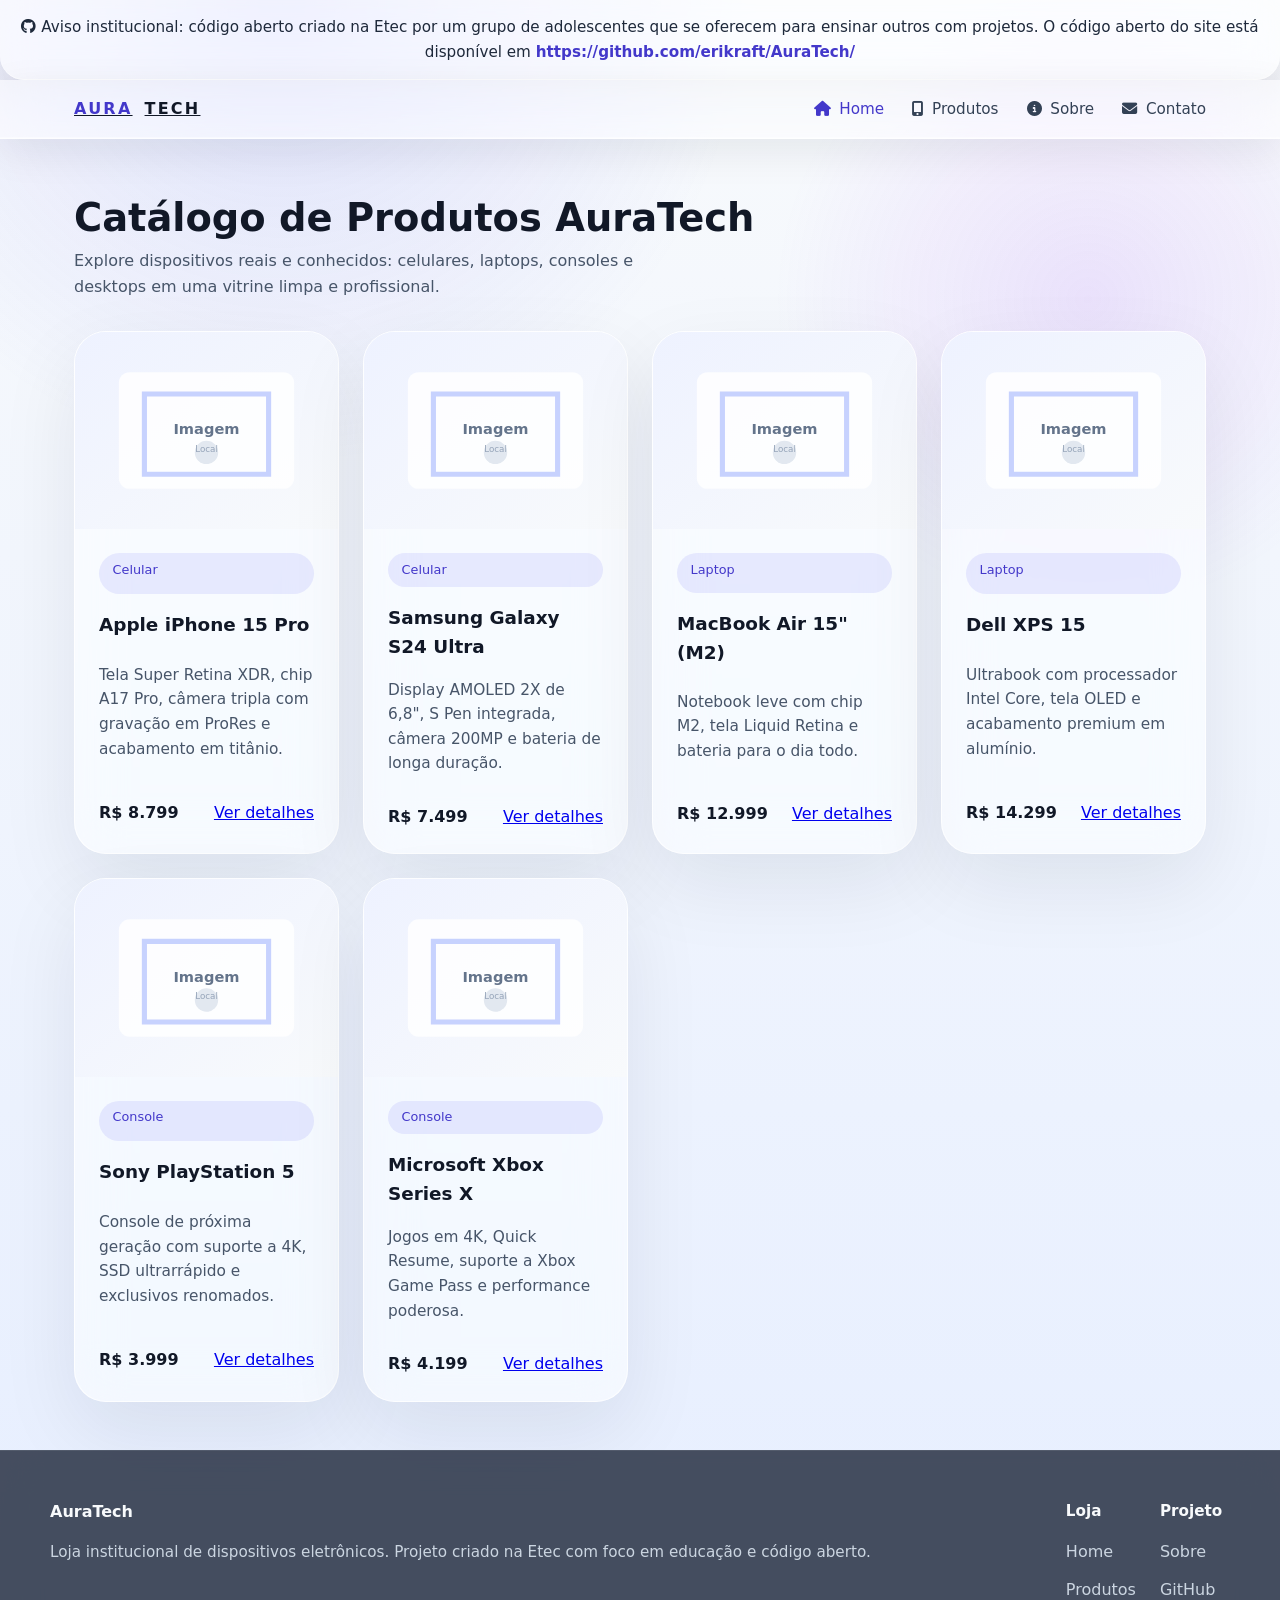
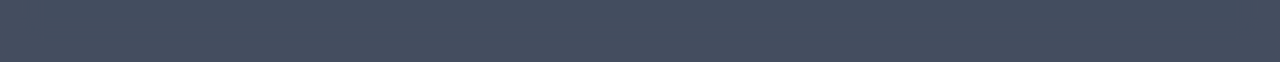
==== index.html @ 84eaf1f6 "Initial Commit" ====
<!DOCTYPE html>
<html lang="pt-BR">
<head>
  <meta charset="UTF-8" />
  <meta name="viewport" content="width=device-width, initial-scale=1.0" />
  <title>AuraTech — Loja de Dispositivos Eletrônicos</title>
  <link rel="preconnect" href="https://cdnjs.cloudflare.com" />
  <link rel="stylesheet" href="https://cdnjs.cloudflare.com/ajax/libs/font-awesome/6.5.4/css/all.min.css" />
  <link rel="stylesheet" href="styles.css" />
</head>
<body>
  <div class="page-banner">
    <i class="fa-brands fa-github"></i> Aviso institucional: código aberto criado na Etec por um grupo de adolescentes que se oferecem para ensinar outros com projetos. O código aberto do site está disponível em
    <a href="https://github.com/erikraft/AuraTech/" target="_blank" rel="noreferrer">https://github.com/erikraft/AuraTech/</a>
  </div>

  <header class="site-header">
    <div class="navbar">
      <a class="brand" href="index.html"><span>Aura</span>Tech</a>
      <nav class="nav-links">
        <a href="index.html"><i class="fa-solid fa-house"></i>Home</a>
        <a href="products.html"><i class="fa-solid fa-mobile-screen-button"></i>Produtos</a>
        <a href="about.html"><i class="fa-solid fa-circle-info"></i>Sobre</a>
        <a href="#footer"><i class="fa-solid fa-envelope"></i>Contato</a>
      </nav>
    </div>
  </header>

  <main>
    <section class="page-section">
      <div class="section-title">
        <div>
          <h2>Catálogo de Produtos AuraTech</h2>
          <p>Explore dispositivos reais e conhecidos: celulares, laptops, consoles e desktops em uma vitrine limpa e profissional.</p>
        </div>
      </div>

      <div class="product-grid">
        <article class="product-card">
          <img src="images/placeholder-device.svg" alt="Apple iPhone 15 Pro" />
          <div class="product-card-content">
            <span class="product-label">Celular</span>
            <h3>Apple iPhone 15 Pro</h3>
            <p>Tela Super Retina XDR, chip A17 Pro, câmera tripla com gravação em ProRes e acabamento em titânio.</p>
            <div class="product-card-meta">
              <span class="product-price">R$ 8.799</span>
              <a href="products.html">Ver detalhes</a>
            </div>
          </div>
        </article>

        <article class="product-card">
          <img src="images/placeholder-device.svg" alt="Samsung Galaxy S24 Ultra" />
          <div class="product-card-content">
            <span class="product-label">Celular</span>
            <h3>Samsung Galaxy S24 Ultra</h3>
            <p>Display AMOLED 2X de 6,8", S Pen integrada, câmera 200MP e bateria de longa duração.</p>
            <div class="product-card-meta">
              <span class="product-price">R$ 7.499</span>
              <a href="products.html">Ver detalhes</a>
            </div>
          </div>
        </article>

        <article class="product-card">
          <img src="images/placeholder-device.svg" alt="MacBook Air 15" />
          <div class="product-card-content">
            <span class="product-label">Laptop</span>
            <h3>MacBook Air 15" (M2)</h3>
            <p>Notebook leve com chip M2, tela Liquid Retina e bateria para o dia todo.</p>
            <div class="product-card-meta">
              <span class="product-price">R$ 12.999</span>
              <a href="products.html">Ver detalhes</a>
            </div>
          </div>
        </article>

        <article class="product-card">
          <img src="images/placeholder-device.svg" alt="Dell XPS 15" />
          <div class="product-card-content">
            <span class="product-label">Laptop</span>
            <h3>Dell XPS 15</h3>
            <p>Ultrabook com processador Intel Core, tela OLED e acabamento premium em alumínio.</p>
            <div class="product-card-meta">
              <span class="product-price">R$ 14.299</span>
              <a href="products.html">Ver detalhes</a>
            </div>
          </div>
        </article>

        <article class="product-card">
          <img src="images/placeholder-device.svg" alt="Sony PlayStation 5" />
          <div class="product-card-content">
            <span class="product-label">Console</span>
            <h3>Sony PlayStation 5</h3>
            <p>Console de próxima geração com suporte a 4K, SSD ultrarrápido e exclusivos renomados.</p>
            <div class="product-card-meta">
              <span class="product-price">R$ 3.999</span>
              <a href="products.html">Ver detalhes</a>
            </div>
          </div>
        </article>

        <article class="product-card">
          <img src="images/placeholder-device.svg" alt="Xbox Series X" />
          <div class="product-card-content">
            <span class="product-label">Console</span>
            <h3>Microsoft Xbox Series X</h3>
            <p>Jogos em 4K, Quick Resume, suporte a Xbox Game Pass e performance poderosa.</p>
            <div class="product-card-meta">
              <span class="product-price">R$ 4.199</span>
              <a href="products.html">Ver detalhes</a>
            </div>
          </div>
        </article>
      </div>
    </section>
  </main>

  <footer class="footer" id="footer">
    <div class="footer-inner">
      <div>
        <p style="font-weight: 700; margin: 0 0 1rem; color: #f8fafc;">AuraTech</p>
        <p class="footer-small">Loja institucional de dispositivos eletrônicos. Projeto criado na Etec com foco em educação e código aberto.</p>
      </div>
      <div class="footer-nav">
        <div>
          <h4>Loja</h4>
          <a href="index.html">Home</a>
          <a href="products.html">Produtos</a>
        </div>
        <div>
          <h4>Projeto</h4>
          <a href="about.html">Sobre</a>
          <a href="https://github.com/erikraft/AuraTech/" target="_blank" rel="noreferrer">GitHub</a>
        </div>
      </div>
    </div>
  </footer>

  <svg width="0" height="0" style="position: absolute; pointer-events: none; opacity: 0;">
    <defs>
      <filter id="liquid-glass-filter" filterUnits="userSpaceOnUse" colorInterpolationFilters="sRGB" x="0" y="0" width="100%" height="100%">
        <feTurbulence type="fractalNoise" baseFrequency="0.01 0.02" numOctaves="3" result="noise" />
        <feDisplacementMap in="SourceGraphic" in2="noise" scale="22" xChannelSelector="R" yChannelSelector="G" />
      </filter>
    </defs>
  </svg>

  <script src="scripts.js" defer></script>
</body>
</html>
---- styles.css ----
/* AuraTech Shop - Apple-like professional layout */
:root {
  color-scheme: light;
  font-family: 'Inter', system-ui, sans-serif;
  font-weight: 400;
  font-size: 16px;
  color: #111827;
  background: #f8fafc;
  line-height: 1.6;
}
* {
  box-sizing: border-box;
}
html {
  scroll-behavior: smooth;
}
body {
  margin: 0;
  min-height: 100vh;
  background: radial-gradient(circle at 22% 0%, rgba(99, 102, 241, 0.18), transparent 24%),
    radial-gradient(circle at 85% 18%, rgba(168, 85, 247, 0.14), transparent 18%),
    linear-gradient(180deg, #f8fafc 0%, #e6eeff 100%);
  color: #111827;
}
img {
  max-width: 100%;
  display: block;
}
button, a {
  font: inherit;
}
button {
  border: none;
}
.page-banner {
  background: rgba(255, 255, 255, 0.58);
  color: #1e293b;
  text-align: center;
  padding: 0.95rem 1.25rem;
  border-bottom: 1px solid rgba(255, 255, 255, 0.75);
  border-radius: 0 0 24px 24px;
  backdrop-filter: blur(20px) saturate(180%);
  box-shadow: 0 18px 40px rgba(15, 23, 42, 0.1);
  font-size: 0.95rem;
}
.page-banner a {
  color: #4338ca;
  font-weight: 600;
  text-decoration: none;
}
.page-banner a:hover {
  text-decoration: underline;
}
.site-header {
  position: sticky;
  top: 0;
  z-index: 30;
  backdrop-filter: blur(24px) saturate(180%);
  background: rgba(255, 255, 255, 0.58);
  border-bottom: 1px solid rgba(255, 255, 255, 0.75);
  box-shadow: inset 0 -1px 0 rgba(255, 255, 255, 0.42), 0 12px 40px rgba(15, 23, 42, 0.08);
}
.navbar {
  max-width: 1180px;
  margin: 0 auto;
  padding: 1rem 1.5rem;
  display: flex;
  align-items: center;
  justify-content: space-between;
  gap: 2rem;
}
.brand {
  display: inline-flex;
  align-items: center;
  gap: 0.75rem;
  color: #111827;
  font-weight: 800;
  letter-spacing: 0.14em;
  text-transform: uppercase;
}
.brand span {
  color: #4338ca;
}
.nav-links {
  display: flex;
  gap: 1.75rem;
  flex-wrap: wrap;
  font-size: 0.95rem;
  color: #334155;
}
.nav-links a {
  color: inherit;
  text-decoration: none;
  transition: color 0.2s ease;
}
.nav-links a i {
  margin-right: 0.55rem;
}
.nav-links a:hover,
.nav-links a.active {
  color: #4338ca;
}
.hero,
.page-section {
  max-width: 1180px;
  margin: 0 auto;
  padding: 3rem 1.5rem;
}
.hero {
  display: grid;
  grid-template-columns: minmax(0, 1.1fr) minmax(320px, 0.9fr);
  gap: 3rem;
  align-items: center;
}
.hero-copy h1 {
  font-size: clamp(3rem, 5vw, 4.75rem);
  line-height: 0.95;
  margin: 0;
  letter-spacing: -0.05em;
}
.hero-copy p {
  max-width: 38rem;
  margin-top: 1.5rem;
  color: #475569;
  font-size: 1.05rem;
}
.hero-actions {
  margin-top: 2.5rem;
  display: flex;
  flex-wrap: wrap;
  gap: 1rem;
}
.button {
  display: inline-flex;
  align-items: center;
  justify-content: center;
  border-radius: 16px;
  padding: 0.95rem 1.65rem;
  cursor: pointer;
  transition: transform 0.25s ease, box-shadow 0.25s ease, background-color 0.25s ease;
  text-decoration: none;
  color: #fff;
}
.button:hover {
  transform: translateY(-1px);
}
.button i {
  margin-right: 0.65rem;
}
.button-primary {
  background: linear-gradient(135deg, #4338ca 0%, #0f172a 100%);
  box-shadow: 0 20px 50px rgba(67, 56, 202, 0.2);
}
.button-secondary {
  background: rgba(15, 23, 42, 0.05);
  color: #111827;
}
.hero-visual {
  position: relative;
  min-height: 520px;
}
.hero-card {
  position: relative;
  height: 100%;
  border-radius: 38px;
  background: rgba(255, 255, 255, 0.72);
  border: 1px solid rgba(148, 163, 184, 0.16);
  box-shadow: 0 30px 80px rgba(15, 23, 42, 0.08);
  backdrop-filter: blur(30px) saturate(180%);
  overflow: hidden;
  padding: 2rem;
}
.hero-card::before {
  content: '';
  position: absolute;
  inset: 0;
  background: linear-gradient(180deg, rgba(255, 255, 255, 0.6), rgba(255, 255, 255, 0.05));
  pointer-events: none;
}
.hero-highlight {
  position: relative;
  display: grid;
  gap: 1.5rem;
  z-index: 1;
}
.highlight-pill {
  display: inline-flex;
  gap: 0.65rem;
  align-items: center;
  color: #1e293b;
  background: rgba(99, 102, 241, 0.12);
  border: 1px solid rgba(99, 102, 241, 0.15);
  padding: 0.85rem 1rem;
  border-radius: 999px;
  width: fit-content;
  font-size: 0.9rem;
}
.hero-card h2 {
  font-size: 1.7rem;
  margin: 0.75rem 0 0.35rem;
}
.hero-card p {
  color: #475569;
  margin: 0;
}
.hero-stat {
  display: grid;
  grid-template-columns: repeat(2, minmax(0, 1fr));
  gap: 1rem;
  margin-top: 1.75rem;
}
.hero-stat-item {
  padding: 1.2rem 1.2rem 1rem;
  border-radius: 24px;
  background: rgba(255, 255, 255, 0.65);
  border: 1px solid rgba(255, 255, 255, 0.75);
  backdrop-filter: blur(24px) saturate(180%);
}
.hero-stat-item strong {
  display: block;
  font-size: 1.95rem;
  color: #0f172a;
}
.hero-stat-item span {
  color: #64748b;
  font-size: 0.92rem;
}
.liquid-card {
  position: absolute;
  top: 1rem;
  right: -1rem;
  width: 240px;
  height: 240px;
  border-radius: 50%;
  background: rgba(255, 255, 255, 0.35);
  border: 1px solid rgba(255, 255, 255, 0.4);
  filter: url(#liquid-glass-filter);
  backdrop-filter: blur(32px) saturate(180%);
  box-shadow: 0 30px 90px rgba(15, 23, 42, 0.15);
}
.section-title {
  display: flex;
  align-items: center;
  justify-content: space-between;
  gap: 1rem;
  margin-bottom: 2rem;
}
.section-title h2 {
  font-size: clamp(2rem, 3vw, 2.75rem);
  margin: 0;
}
.section-title p {
  margin: 0;
  color: #475569;
  max-width: 38rem;
}
.product-grid {
  display: grid;
  gap: 1.5rem;
  grid-template-columns: repeat(auto-fit, minmax(260px, 1fr));
}
.product-card {
  border-radius: 32px;
  background: rgba(255, 255, 255, 0.55);
  border: 1px solid rgba(255, 255, 255, 0.75);
  box-shadow: 0 30px 80px rgba(15, 23, 42, 0.08);
  backdrop-filter: blur(24px) saturate(180%);
  overflow: hidden;
  display: grid;
  grid-template-rows: auto 1fr auto;
}
.product-card img {
  width: 100%;
  aspect-ratio: 4 / 3;
  object-fit: cover;
  background: linear-gradient(135deg, #eef2ff 0%, #f8fafc 100%);
}
.product-card-content {
  padding: 1.5rem;
  display: grid;
  gap: 1rem;
}
.product-card h3 {
  margin: 0;
  font-size: 1.15rem;
}
.product-card p {
  margin: 0;
  color: #475569;
  font-size: 0.96rem;
}
.product-card-meta {
  display: flex;
  align-items: center;
  justify-content: space-between;
  gap: 1rem;
  margin-top: 0.75rem;
}
.product-price {
  font-weight: 700;
  color: #111827;
}
.product-label {
  border-radius: 999px;
  background: rgba(99, 102, 241, 0.12);
  color: #4338ca;
  padding: 0.4rem 0.85rem;
  font-size: 0.8rem;
}
.product-card-actions {
  display: flex;
  gap: 0.75rem;
  flex-wrap: wrap;
}
.product-card-actions a {
  color: #4338ca;
  text-decoration: none;
  font-weight: 600;
}
.feature-grid {
  display: grid;
  grid-template-columns: repeat(auto-fit, minmax(220px, 1fr));
  gap: 1.25rem;
}
.feature-card {
  padding: 1.75rem;
  border-radius: 28px;
  background: rgba(255, 255, 255, 0.55);
  border: 1px solid rgba(255, 255, 255, 0.75);
  box-shadow: 0 24px 60px rgba(15, 23, 42, 0.08);
  backdrop-filter: blur(24px) saturate(180%);
}
.feature-card h3 {
  margin-top: 1rem;
  font-size: 1.1rem;
}
.feature-card p {
  margin-top: 0.75rem;
  color: #475569;
}
.cta-banner {
  margin: 4rem 0 0;
  padding: 2.5rem 2rem;
  border-radius: 36px;
  background: rgba(255, 255, 255, 0.58);
  border: 1px solid rgba(255, 255, 255, 0.75);
  backdrop-filter: blur(24px) saturate(180%);
  box-shadow: 0 26px 80px rgba(15, 23, 42, 0.08);
  display: grid;
  grid-template-columns: 1fr;
  justify-items: center;
  text-align: center;
  align-items: center;
  gap: 1.5rem;
}
.cta-banner h3,
.cta-banner p {
  margin: 0;
}
.footer {
  background: rgba(15, 23, 42, 0.75);
  color: #e2e8f0;
  padding: 3rem 1.5rem;
  border-top: 1px solid rgba(255, 255, 255, 0.08);
  backdrop-filter: blur(18px) saturate(180%);
}
.footer-inner {
  max-width: 1180px;
  margin: 0 auto;
  display: grid;
  grid-template-columns: 1fr auto;
  gap: 2rem;
}
.footer-nav {
  display: grid;
  grid-template-columns: repeat(2, minmax(0, 1fr));
  gap: 1.5rem;
}
.footer-nav h4 {
  margin: 0 0 1rem;
  font-size: 0.95rem;
  color: #f8fafc;
}
.footer-nav a {
  color: #cbd5e1;
  text-decoration: none;
  display: block;
  margin-bottom: 0.75rem;
}
.footer-nav a:hover {
  color: #fff;
}
.footer-small {
  color: #cbd5e1;
  font-size: 0.95rem;
}
@media (max-width: 960px) {
  .hero {
    grid-template-columns: 1fr;
  }
  .hero-visual {
    min-height: auto;
  }
  .cta-banner {
    grid-template-columns: 1fr;
  }
}
@media (max-width: 700px) {
  .navbar {
    flex-direction: column;
    align-items: flex-start;
    padding: 1rem;
  }
  .nav-links {
    width: 100%;
    justify-content: flex-start;
  }
  .hero-copy h1 {
    font-size: 2.7rem;
  }
}
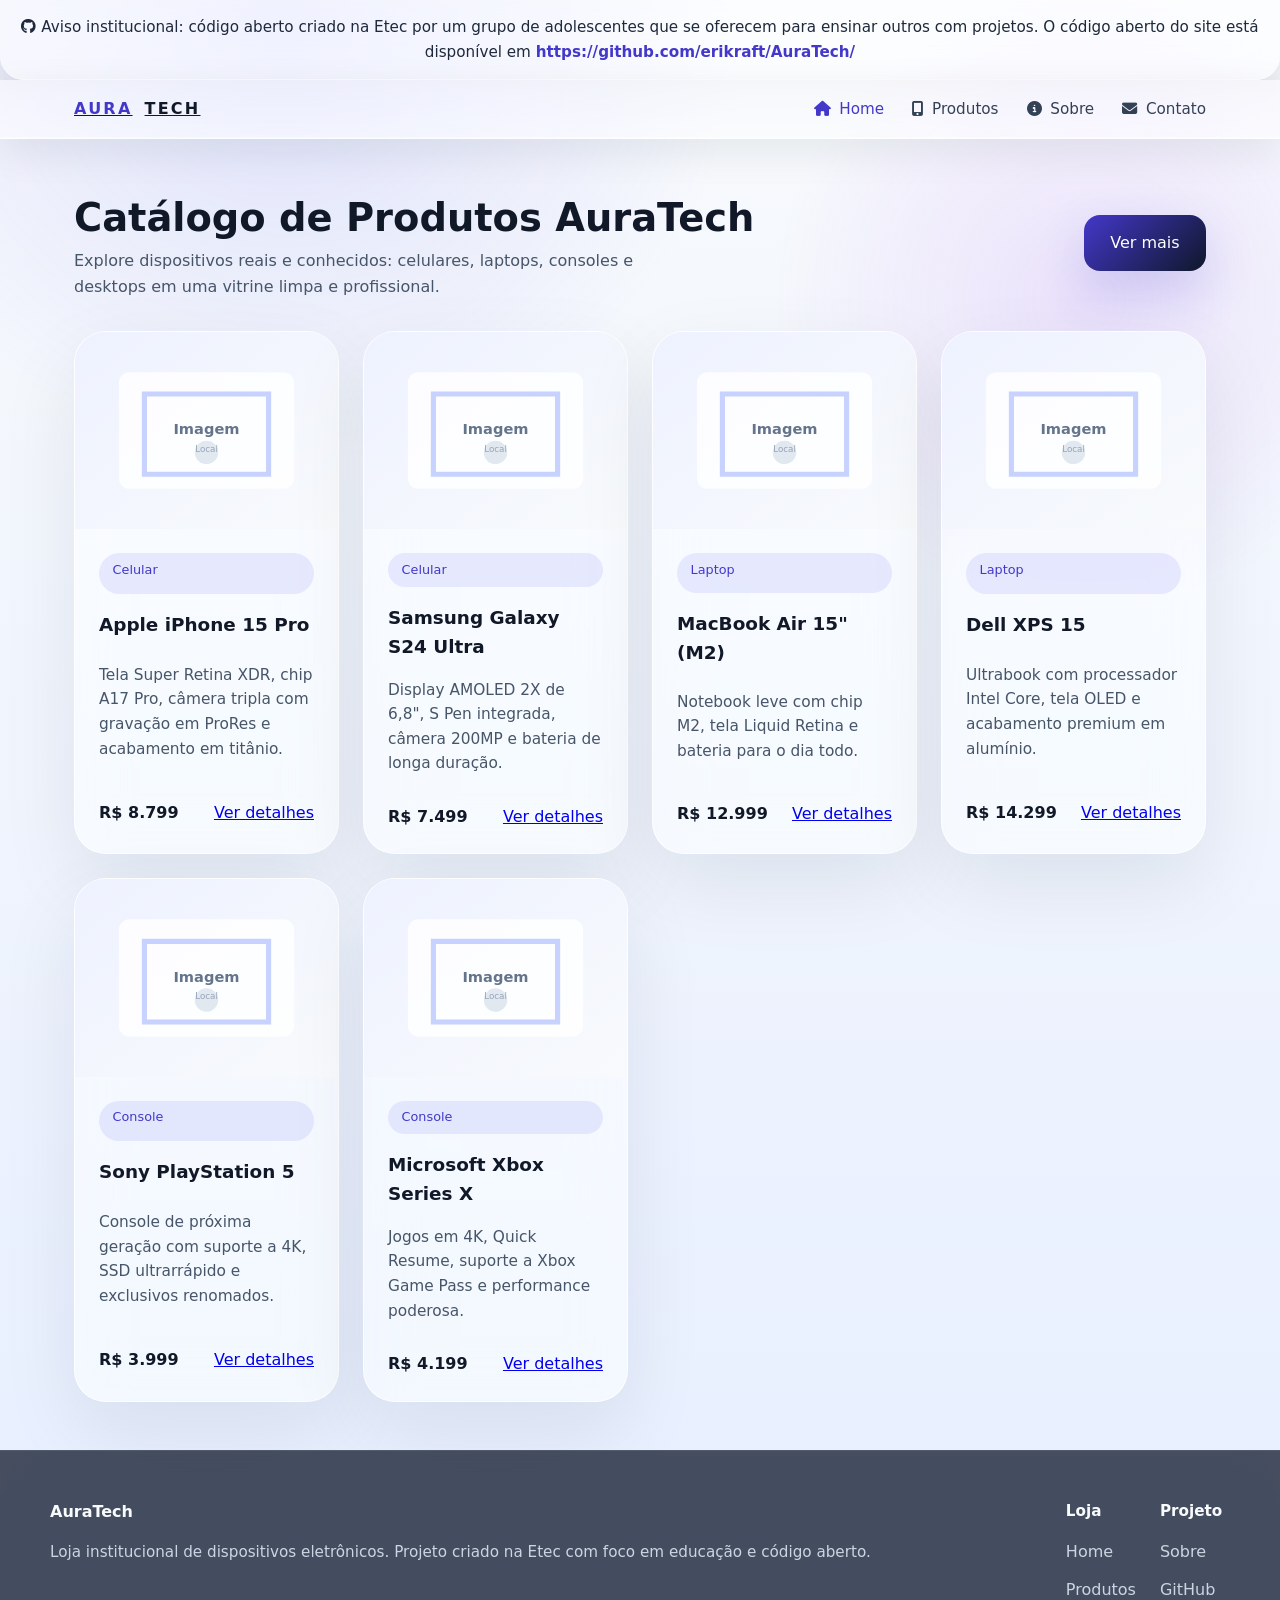
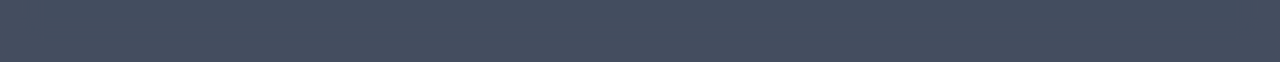
==== commit 9bc26fb8: "Update" ====
--- a/index.html
+++ b/index.html
@@ -33,6 +33,7 @@
           <h2>Catálogo de Produtos AuraTech</h2>
           <p>Explore dispositivos reais e conhecidos: celulares, laptops, consoles e desktops em uma vitrine limpa e profissional.</p>
         </div>
+        <a class="button button-primary" href="products.html">Ver mais</a>
       </div>
 
       <div class="product-grid">
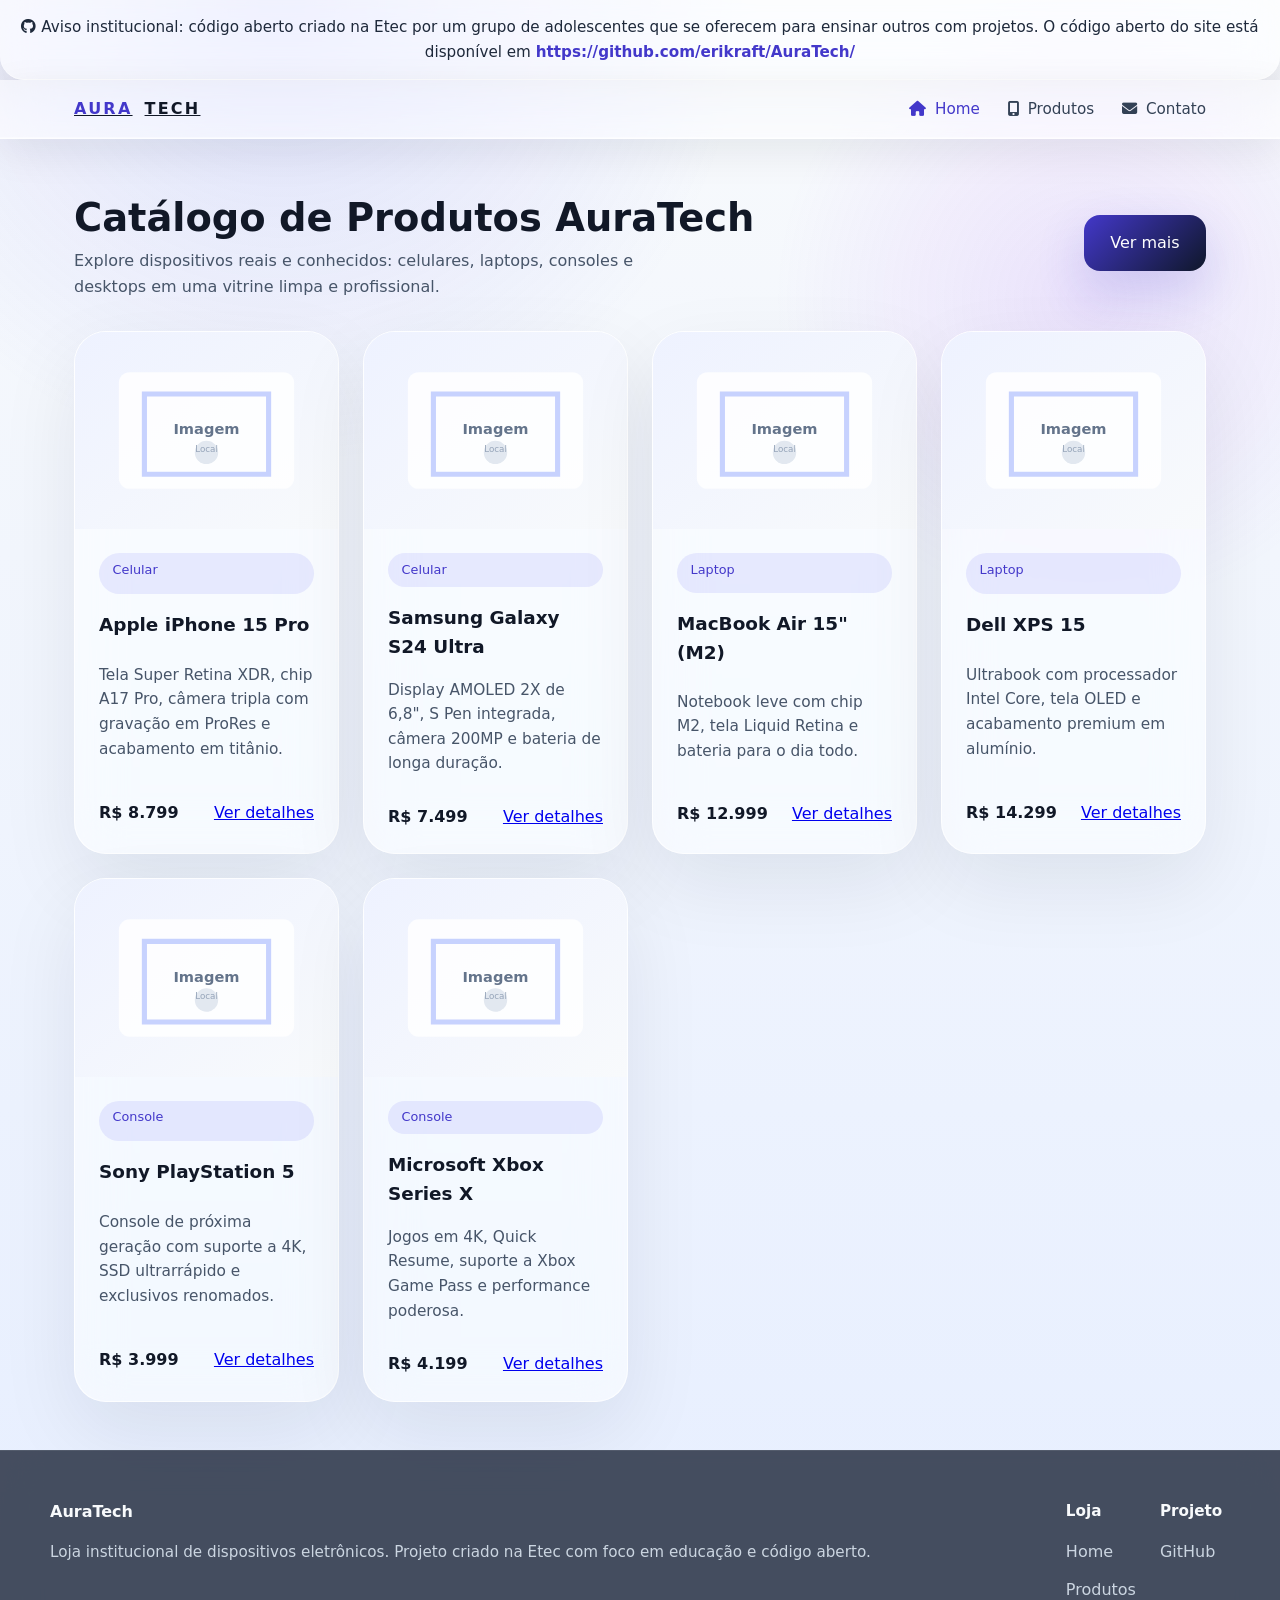
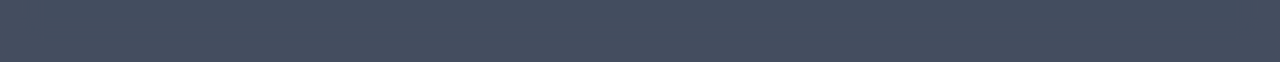
==== commit 05c44ff7: "Update" ====
--- a/index.html
+++ b/index.html
@@ -20,7 +20,6 @@
       <nav class="nav-links">
         <a href="index.html"><i class="fa-solid fa-house"></i>Home</a>
         <a href="products.html"><i class="fa-solid fa-mobile-screen-button"></i>Produtos</a>
-        <a href="about.html"><i class="fa-solid fa-circle-info"></i>Sobre</a>
         <a href="#footer"><i class="fa-solid fa-envelope"></i>Contato</a>
       </nav>
     </div>
@@ -132,7 +131,6 @@
         </div>
         <div>
           <h4>Projeto</h4>
-          <a href="about.html">Sobre</a>
           <a href="https://github.com/erikraft/AuraTech/" target="_blank" rel="noreferrer">GitHub</a>
         </div>
       </div>
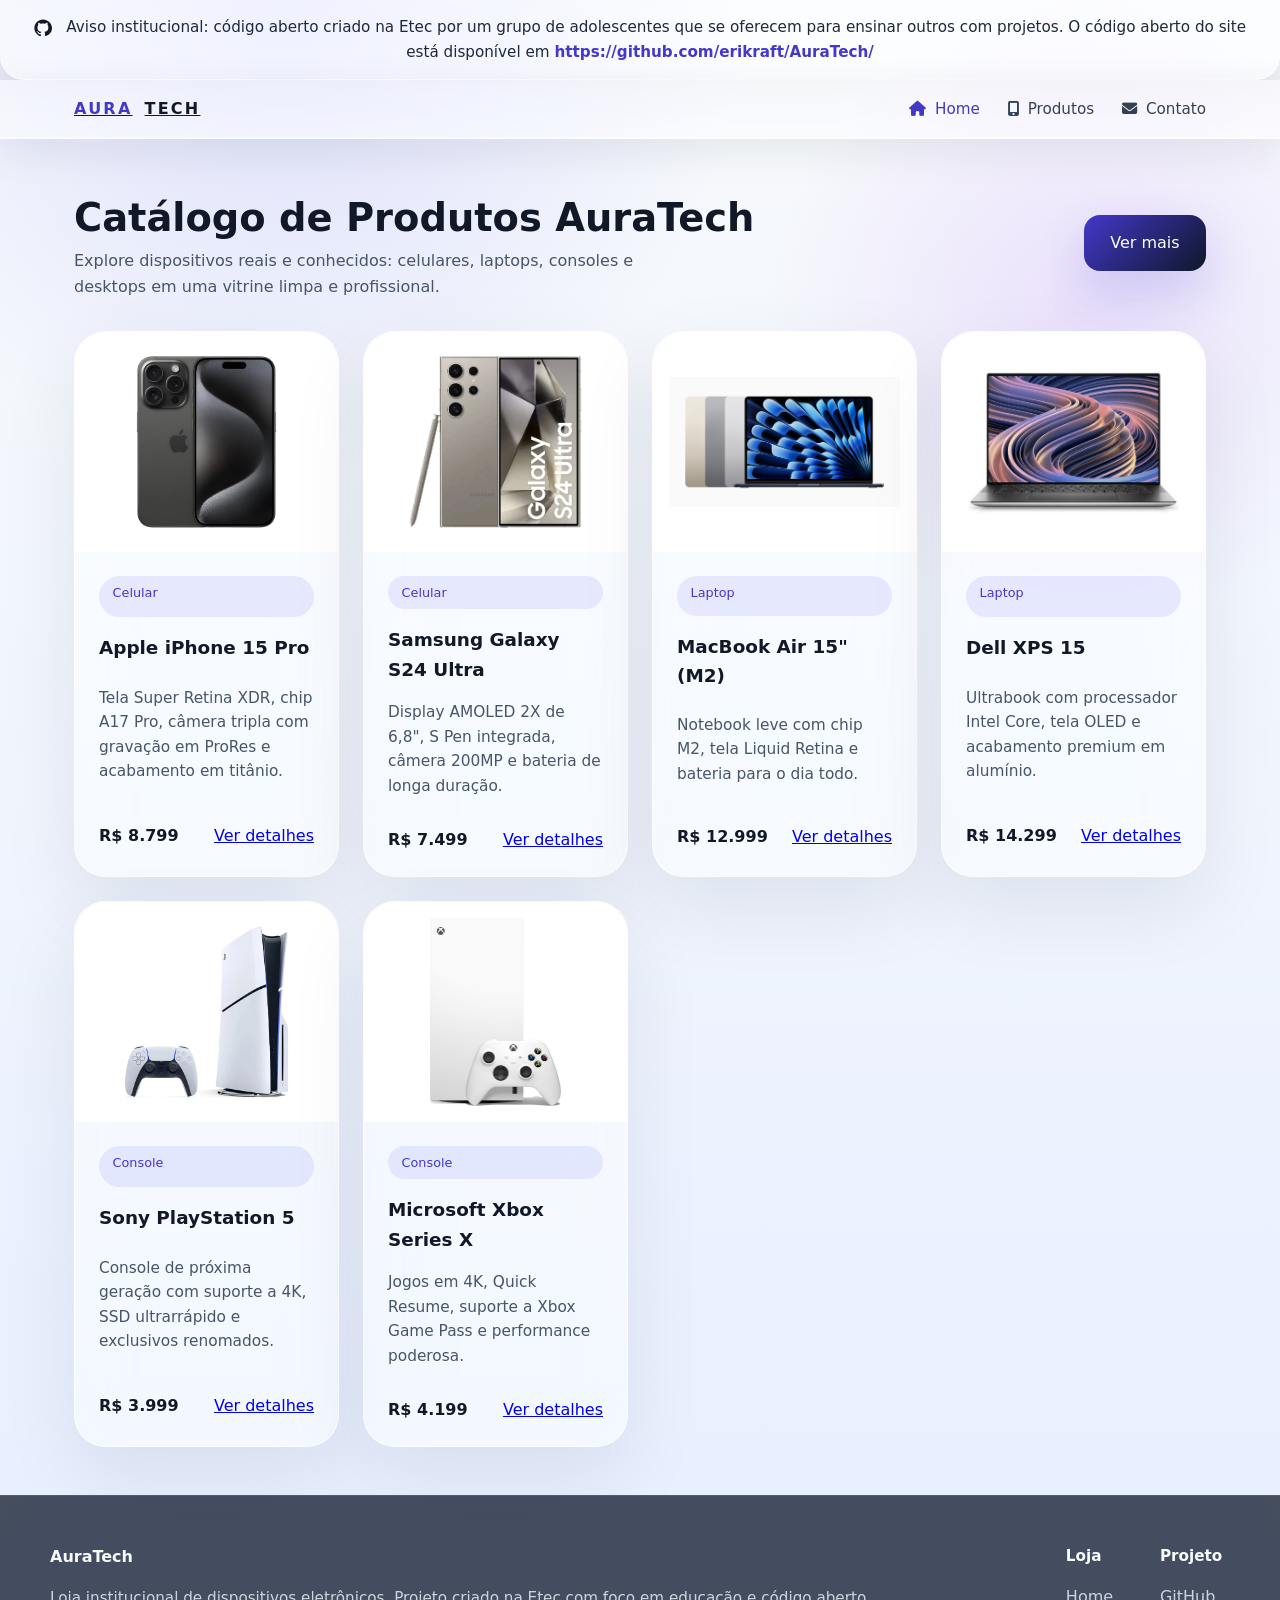
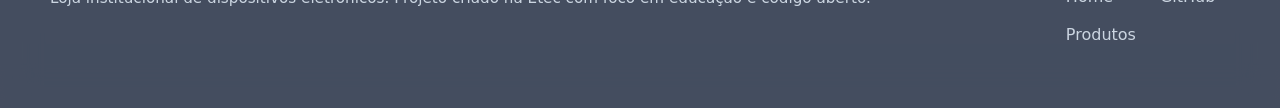
==== commit e3fa2188: "Refactor code structure for improved readability and maintainability" ====
--- a/index.html
+++ b/index.html
@@ -10,7 +10,10 @@
 </head>
 <body>
   <div class="page-banner">
-    <i class="fa-brands fa-github"></i> Aviso institucional: código aberto criado na Etec por um grupo de adolescentes que se oferecem para ensinar outros com projetos. O código aberto do site está disponível em
+    <svg class="icon-github" xmlns="http://www.w3.org/2000/svg" viewBox="0 0 24 24" width="18" height="18" aria-hidden="true" focusable="false">
+      <path fill="currentColor" d="M12 .5C5.73.5.5 5.73.5 12c0 5.08 3.29 9.386 7.86 10.9.57.1.78-.25.78-.55 0-.27-.01-1.17-.02-2.12-3.2.69-3.88-1.54-3.88-1.54-.52-1.33-1.27-1.68-1.27-1.68-1.04-.71.08-.7.08-.7 1.15.08 1.75 1.18 1.75 1.18 1.02 1.74 2.67 1.24 3.32.95.1-.74.4-1.24.72-1.53-2.56-.29-5.26-1.28-5.26-5.68 0-1.25.45-2.27 1.18-3.07-.12-.29-.51-1.46.11-3.05 0 0 .96-.31 3.14 1.17a10.9 10.9 0 0 1 2.86-.38c.97 0 1.95.13 2.86.38 2.17-1.48 3.13-1.17 3.13-1.17.63 1.59.24 2.76.12 3.05.74.8 1.18 1.82 1.18 3.07 0 4.41-2.71 5.39-5.29 5.67.41.36.77 1.07.77 2.16 0 1.56-.01 2.82-.01 3.2 0 .3.21.66.79.55C20.71 21.39 24 17.08 24 12 24 5.73 18.27.5 12 .5z"/>
+    </svg>
+    Aviso institucional: código aberto criado na Etec por um grupo de adolescentes que se oferecem para ensinar outros com projetos. O código aberto do site está disponível em
     <a href="https://github.com/erikraft/AuraTech/" target="_blank" rel="noreferrer">https://github.com/erikraft/AuraTech/</a>
   </div>
 
@@ -19,8 +22,8 @@
       <a class="brand" href="index.html"><span>Aura</span>Tech</a>
       <nav class="nav-links">
         <a href="index.html"><i class="fa-solid fa-house"></i>Home</a>
-        <a href="products.html"><i class="fa-solid fa-mobile-screen-button"></i>Produtos</a>
-        <a href="#footer"><i class="fa-solid fa-envelope"></i>Contato</a>
+        <a href="/"><i class="fa-solid fa-mobile-screen-button"></i>Produtos</a>
+        <a href="https://api.whatsapp.com/send/?phone=5511925416678&text=Ol%C3%A1%2C+vim+pelo+seu+GitHub+https%3A%2F%2Fgithub.com%2Ferikraft+e+quero+mais+informa%C3%A7%C3%B5es&type=phone_number&app_absent=0"><i class="fa-solid fa-envelope"></i>Contato</a>
       </nav>
     </div>
   </header>
@@ -32,12 +35,12 @@
           <h2>Catálogo de Produtos AuraTech</h2>
           <p>Explore dispositivos reais e conhecidos: celulares, laptops, consoles e desktops em uma vitrine limpa e profissional.</p>
         </div>
-        <a class="button button-primary" href="products.html">Ver mais</a>
+        <a class="button button-primary" href="/">Ver mais</a>
       </div>
 
       <div class="product-grid">
         <article class="product-card">
-          <img src="images/placeholder-device.svg" alt="Apple iPhone 15 Pro" />
+          <img src="images/Apple_iPhone_15_Pro.webp" alt="Apple iPhone 15 Pro" />
           <div class="product-card-content">
             <span class="product-label">Celular</span>
             <h3>Apple iPhone 15 Pro</h3>
@@ -50,7 +53,7 @@
         </article>
 
         <article class="product-card">
-          <img src="images/placeholder-device.svg" alt="Samsung Galaxy S24 Ultra" />
+          <img src="images/Samsung_Galaxy_S24_Ultra.webp" alt="Samsung Galaxy S24 Ultra" />
           <div class="product-card-content">
             <span class="product-label">Celular</span>
             <h3>Samsung Galaxy S24 Ultra</h3>
@@ -63,7 +66,7 @@
         </article>
 
         <article class="product-card">
-          <img src="images/placeholder-device.svg" alt="MacBook Air 15" />
+          <img src="images/MacBook_Air_15_M2.jpg" alt="MacBook Air 15" />
           <div class="product-card-content">
             <span class="product-label">Laptop</span>
             <h3>MacBook Air 15" (M2)</h3>
@@ -76,7 +79,7 @@
         </article>
 
         <article class="product-card">
-          <img src="images/placeholder-device.svg" alt="Dell XPS 15" />
+          <img src="images/Dell_XPS_15.webp" alt="Dell XPS 15" />
           <div class="product-card-content">
             <span class="product-label">Laptop</span>
             <h3>Dell XPS 15</h3>
@@ -89,7 +92,7 @@
         </article>
 
         <article class="product-card">
-          <img src="images/placeholder-device.svg" alt="Sony PlayStation 5" />
+          <img src="images/Sony_PlayStation_5.webp" alt="Sony PlayStation 5" />
           <div class="product-card-content">
             <span class="product-label">Console</span>
             <h3>Sony PlayStation 5</h3>
@@ -102,7 +105,7 @@
         </article>
 
         <article class="product-card">
-          <img src="images/placeholder-device.svg" alt="Xbox Series X" />
+          <img src="images/Microsoft_Xbox_Series_X.jpg" alt="Xbox Series X" />
           <div class="product-card-content">
             <span class="product-label">Console</span>
             <h3>Microsoft Xbox Series X</h3>
@@ -127,7 +130,7 @@
         <div>
           <h4>Loja</h4>
           <a href="index.html">Home</a>
-          <a href="products.html">Produtos</a>
+          <a href="/">Produtos</a>
         </div>
         <div>
           <h4>Projeto</h4>
@@ -147,5 +150,15 @@
   </svg>
 
   <script src="scripts.js" defer></script>
+
+  <!-- VLIBRAS -->
+  <script src="https://vlibras.gov.br/app/vlibras-plugin.js"></script>
+  <script>
+    window.addEventListener('load', function() {
+      if (window.VLibras) {
+        new window.VLibras.Widget('https://vlibras.gov.br/app');
+      }
+    });
+  </script>
 </body>
 </html>
--- a/styles.css
+++ b/styles.css
@@ -47,6 +47,14 @@
   color: #4338ca;
   font-weight: 600;
   text-decoration: none;
+}
+.page-banner .icon-github {
+  width: 18px;
+  height: 18px;
+  vertical-align: middle;
+  margin-right: 0.6rem;
+  color: #111827;
+  display: inline-block;
 }
 .page-banner a:hover {
   text-decoration: underline;
@@ -271,9 +279,21 @@
 }
 .product-card img {
   width: 100%;
-  aspect-ratio: 4 / 3;
-  object-fit: cover;
-  background: linear-gradient(135deg, #eef2ff 0%, #f8fafc 100%);
+  height: 220px;
+  object-fit: contain;
+  object-position: center;
+  background-color: #ffffff;
+  padding: 1rem;
+  border-top-left-radius: 32px;
+  border-top-right-radius: 32px;
+  background-clip: padding-box;
+  transition: transform 0.18s ease, box-shadow 0.18s ease;
+}
+
+@media (max-width: 700px) {
+  .product-card img {
+    height: 180px;
+  }
 }
 .product-card-content {
   padding: 1.5rem;
